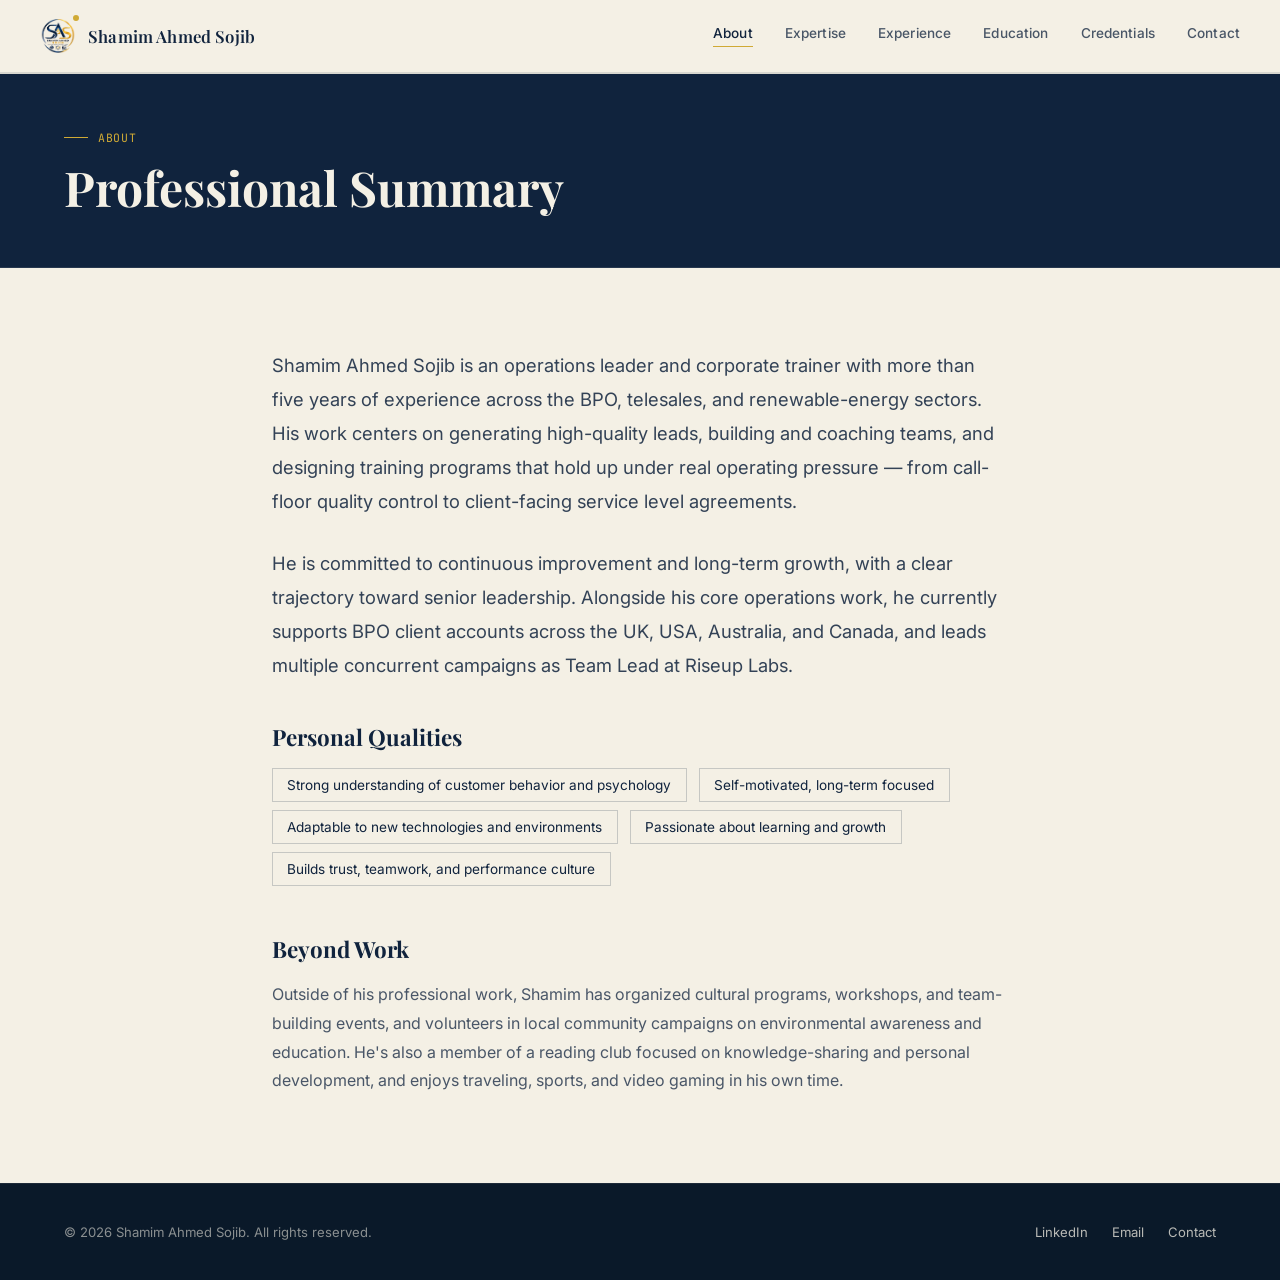
==== about.html @ f97c1548 "Add files via upload" ====
<!DOCTYPE html>
<html lang="en">
<head>
    <meta charset="UTF-8">
    <meta name="viewport" content="width=device-width, initial-scale=1.0">
    <title>About — Shamim Ahmed Sojib</title>
    <meta name="description" content="Professional summary and background for Shamim Ahmed Sojib, Assistant Manager in BPO Operations, QA, and Corporate Training.">

    <meta property="og:title" content="About — Shamim Ahmed Sojib">
    <meta property="og:description" content="Professional summary and background for Shamim Ahmed Sojib, Assistant Manager in BPO Operations, QA, and Corporate Training.">
    <meta property="og:type" content="website">
    <meta property="og:image" content="https://placeholder-domain.com/assets/profile.jpg">
    <meta property="og:url" content="https://placeholder-domain.com/about.html">
    <meta name="twitter:card" content="summary_large_image">
    <meta name="twitter:title" content="About — Shamim Ahmed Sojib">
    <meta name="twitter:description" content="Professional summary and background for Shamim Ahmed Sojib, Assistant Manager in BPO Operations, QA, and Corporate Training.">

    <link rel="icon" type="image/png" sizes="32x32" href="assets/Images/favicon-32.png">
    <link rel="icon" type="image/png" sizes="512x512" href="assets/favicon.png">
    <link rel="apple-touch-icon" href="assets/apple-touch-icon.png">

    <link rel="stylesheet" href="style.css">
    <link rel="preconnect" href="https://fonts.googleapis.com">
    <link rel="preconnect" href="https://fonts.gstatic.com" crossorigin>
    <link href="https://fonts.googleapis.com/css2?family=Inter:wght@400;500;600;700&family=Playfair+Display:ital,wght@0,500;0,600;0,700;1,500;1,600&family=JetBrains+Mono:wght@400;500;600&display=swap" rel="stylesheet">
</head>
<body>
    <nav class="site-nav">
        <div class="nav-inner">
            <a href="index.html" class="brand">
                <span class="brand-mark font-mono"><img src="assets/Images/favicon-32.png" alt="SAS logo"></span>
                <span class="brand-name font-serif">Shamim Ahmed Sojib</span>
            </a>
            <div class="nav-links">
                    <a href="about.html" aria-current="page">About</a>
                    <a href="expertise.html">Expertise</a>
                    <a href="experience.html">Experience</a>
                    <a href="education.html">Education</a>
                    <a href="credentials.html">Credentials</a>
                    <a href="contact.html">Contact</a>
            </div>
            <button id="nav-toggle" class="nav-toggle" aria-label="Toggle navigation menu" aria-expanded="false" aria-controls="mobile-nav">
                <svg width="24" height="24" fill="none" stroke="currentColor" viewBox="0 0 24 24"><path stroke-linecap="round" stroke-linejoin="round" stroke-width="2" d="M4 6h16M4 12h16M4 18h16"/></svg>
            </button>
        </div>
        <div id="mobile-nav" class="mobile-nav">
                <a href="about.html">About</a>
                <a href="expertise.html">Expertise</a>
                <a href="experience.html">Experience</a>
                <a href="education.html">Education</a>
                <a href="credentials.html">Credentials</a>
                <a href="contact.html">Contact</a>
        </div>
    </nav>
    <header class="page-header">
        <div class="page-header-inner">
            <div class="page-kicker">ABOUT</div>
            <h1 class="page-title">Professional Summary</h1>
        </div>
    </header>

    <section class="section on-cream">
        <div class="section-inner" style="max-width: 46rem;">
            <p style="font-size: 1.15rem; line-height: 1.85; color: rgba(16,35,61,0.85); margin: 0 0 1.75rem;">
                Shamim Ahmed Sojib is an operations leader and corporate trainer with more than five years of experience across the BPO, telesales, and renewable-energy sectors. His work centers on generating high-quality leads, building and coaching teams, and designing training programs that hold up under real operating pressure — from call-floor quality control to client-facing service level agreements.
            </p>
            <p style="font-size: 1.15rem; line-height: 1.85; color: rgba(16,35,61,0.85); margin: 0 0 2.5rem;">
                He is committed to continuous improvement and long-term growth, with a clear trajectory toward senior leadership. Alongside his core operations work, he currently supports BPO client accounts across the UK, USA, Australia, and Canada, and leads multiple concurrent campaigns as Team Lead at Riseup Labs.
            </p>

            <h2 class="font-serif" style="font-size: 1.4rem; color: var(--navy); margin-bottom: 1rem;">Personal Qualities</h2>
            <div style="margin-bottom: 2.5rem;">
                <span class="chip">Strong understanding of customer behavior and psychology</span>
                <span class="chip">Self-motivated, long-term focused</span>
                <span class="chip">Adaptable to new technologies and environments</span>
                <span class="chip">Passionate about learning and growth</span>
                <span class="chip">Builds trust, teamwork, and performance culture</span>
            </div>

            <h2 class="font-serif" style="font-size: 1.4rem; color: var(--navy); margin-bottom: 1rem;">Beyond Work</h2>
            <p style="line-height: 1.8; color: rgba(16,35,61,0.75); margin-bottom: 0.5rem;">
                Outside of his professional work, Shamim has organized cultural programs, workshops, and team-building events, and volunteers in local community campaigns on environmental awareness and education. He's also a member of a reading club focused on knowledge-sharing and personal development, and enjoys traveling, sports, and video gaming in his own time.
            </p>
        </div>
    </section>
    <footer class="site-footer">
        <div class="footer-inner">
            <span>&copy; 2026 Shamim Ahmed Sojib. All rights reserved.</span>
            <div style="display:flex; gap:1.5rem;">
                <a href="https://bd.linkedin.com/in/shamim-ahmed-sojib-x522" target="_blank">LinkedIn</a>
                <a href="mailto:shsojib.x@gmail.com">Email</a>
                <a href="contact.html">Contact</a>
            </div>
        </div>
    </footer>
    <script src="script.js"></script>
</body>
</html>
---- style.css ----
/* ========================================
   Shamim Ahmed Sojib — Executive Dossier Theme
   Navy / Cream / Gold — serif display + monospace detail
   ======================================== */

:root {
    --navy: #10233d;
    --navy-deep: #0a1929;
    --cream: #f4f0e5;
    --cream-deep: #e9e3d4;
    --gold: #d0aa35;
    --gold-soft: rgba(208, 170, 53, 0.16);
    --ink: #10233d;
    --paper: #f4f0e5;
}

* { box-sizing: border-box; }

body {
    margin: 0;
    font-family: 'Inter', system-ui, -apple-system, sans-serif;
    background: var(--navy);
    color: var(--cream);
    -webkit-font-smoothing: antialiased;
    -moz-osx-font-smoothing: grayscale;
}

.font-serif { font-family: 'Playfair Display', 'Georgia', serif; }
.font-mono { font-family: 'JetBrains Mono', 'SFMono-Regular', monospace; }

a { color: inherit; text-decoration: none; }

/* --- Page section rhythm --- */
.section { padding: 5rem 1.5rem; }
.section-inner { max-width: 72rem; margin: 0 auto; }

.on-navy { background: var(--navy); color: var(--cream); }
.on-navy-deep { background: var(--navy-deep); color: var(--cream); }
.on-cream { background: var(--cream); color: var(--navy); }
.on-cream-deep { background: var(--cream-deep); color: var(--navy); }

/* --- Nav --- */
.site-nav {
    position: sticky;
    top: 0;
    z-index: 50;
    background: var(--cream);
    border-bottom: 1px solid rgba(16, 35, 61, 0.12);
}

.nav-inner {
    max-width: 78rem;
    margin: 0 auto;
    padding: 0 1.5rem;
    height: 4.5rem;
    display: flex;
    align-items: center;
    justify-content: space-between;
}

.brand {
    display: flex;
    align-items: center;
    gap: 0.75rem;
}

.brand-mark {
    width: 2.25rem;
    height: 2.25rem;
    display: flex;
    align-items: center;
    justify-content: center;
    font-size: 0.65rem;
    letter-spacing: 0.05em;
    color: var(--navy);
    flex-shrink: 0;
    position: relative;
}

.brand-mark img {
    width: 100%;
    height: 100%;
    object-fit: contain;
    display: block;
}

/* Small insignia mark — a corner seal, echoing the dossier "verified" motif */
.brand-mark::after {
    content: '';
    position: absolute;
    top: -3px;
    right: -3px;
    width: 6px;
    height: 6px;
    background: var(--gold);
    border-radius: 50%;
    box-shadow: 0 0 0 2px var(--cream);
}

.brand-name {
    color: var(--navy);
    font-size: 1.05rem;
    font-weight: 600;
    letter-spacing: 0.01em;
    white-space: nowrap;
}

.nav-links {
    display: none;
    align-items: center;
    gap: 2rem;
}

@media (min-width: 900px) {
    .nav-links { display: flex; }
}

.nav-links a {
    font-size: 0.85rem;
    color: var(--navy);
    opacity: 0.75;
    font-weight: 500;
    letter-spacing: 0.01em;
    transition: opacity 0.25s ease;
    padding-bottom: 0.3rem;
    border-bottom: 1px solid transparent;
}

.nav-links a:hover,
.nav-links a[aria-current="page"] {
    opacity: 1;
    border-bottom-color: var(--gold);
}

.nav-toggle {
    display: flex;
    background: none;
    border: none;
    cursor: pointer;
    padding: 0.5rem;
    color: var(--navy);
}

@media (min-width: 900px) {
    .nav-toggle { display: none; }
}

.mobile-nav {
    max-height: 0;
    overflow: hidden;
    background: var(--cream);
    border-bottom: 1px solid rgba(16, 35, 61, 0.12);
    transition: max-height 0.4s cubic-bezier(0.4, 0, 0.2, 1);
}

.mobile-nav.open { max-height: 24rem; }

.mobile-nav a {
    display: block;
    padding: 0.9rem 1.5rem;
    color: var(--navy);
    font-size: 0.95rem;
    border-top: 1px solid rgba(16, 35, 61, 0.08);
}

/* --- Eyebrow / status pill --- */
.pill {
    display: inline-flex;
    align-items: center;
    gap: 0.5rem;
    padding: 0.45rem 0.9rem;
    border: 1px solid rgba(208, 170, 53, 0.4);
    background: rgba(244, 240, 229, 0.04);
    font-size: 0.72rem;
    letter-spacing: 0.06em;
    color: var(--cream);
}

.pulse-dot {
    width: 0.5rem;
    height: 0.5rem;
    border-radius: 50%;
    background: var(--gold);
    position: relative;
}

.pulse-dot::after {
    content: '';
    position: absolute;
    inset: -4px;
    border-radius: 50%;
    border: 1px solid var(--gold);
    animation: pulseRing 2.4s ease-out infinite;
}

@keyframes pulseRing {
    0% { transform: scale(0.6); opacity: 0.8; }
    100% { transform: scale(1.8); opacity: 0; }
}

@media (prefers-reduced-motion: reduce) {
    .pulse-dot::after { animation: none; }
}

/* --- Hero headline --- */
.hero-name {
    font-family: 'Playfair Display', serif;
    font-weight: 600;
    line-height: 1.02;
    letter-spacing: -0.01em;
    color: var(--cream);
    margin: 0;
}

.hero-name .accent {
    font-style: italic;
    color: var(--gold);
    font-weight: 500;
}

/* --- Buttons --- */
.btn-gold {
    display: inline-flex;
    align-items: center;
    gap: 0.5rem;
    background: var(--gold);
    color: var(--navy-deep);
    font-weight: 600;
    font-size: 0.9rem;
    padding: 0.85rem 1.6rem;
    border: none;
    cursor: pointer;
    transition: transform 0.3s cubic-bezier(0.16, 1, 0.3, 1), box-shadow 0.3s ease;
}

.btn-gold:hover {
    transform: translateY(-2px);
    box-shadow: 0 12px 28px -8px rgba(208, 170, 53, 0.45);
}

.btn-ghost {
    display: inline-flex;
    align-items: center;
    gap: 0.4rem;
    font-size: 0.9rem;
    font-weight: 500;
    color: var(--cream);
    border-bottom: 1px solid rgba(244, 240, 229, 0.4);
    padding-bottom: 0.2rem;
    transition: border-color 0.25s ease, color 0.25s ease;
}

.btn-ghost:hover { border-color: var(--gold); color: var(--gold); }

.btn-ghost-navy {
    color: var(--navy);
    border-bottom: 1px solid rgba(16, 35, 61, 0.35);
}

.btn-ghost-navy:hover { border-color: var(--gold); }

/* --- Tag pills (competency tags) --- */
.tag {
    display: inline-block;
    padding: 0.4rem 0.75rem;
    border: 1px solid rgba(244, 240, 229, 0.25);
    font-family: 'JetBrains Mono', monospace;
    font-size: 0.68rem;
    letter-spacing: 0.04em;
    color: var(--cream);
}

.tag-navy {
    border-color: rgba(16, 35, 61, 0.25);
    color: var(--navy);
}

/* --- Dossier / profile card (hero, right column) --- */
.dossier-card {
    background: rgba(244, 240, 229, 0.03);
    border: 1px solid rgba(244, 240, 229, 0.14);
    position: relative;
}

.dossier-tab {
    position: absolute;
    top: 0;
    right: 2.5rem;
    width: 4rem;
    height: 0.6rem;
    background: var(--gold);
}

.dossier-header {
    display: flex;
    align-items: center;
    justify-content: space-between;
    padding: 1.1rem 1.4rem;
    border-bottom: 1px dashed rgba(244, 240, 229, 0.18);
}

.verified-badge {
    display: inline-flex;
    align-items: center;
    gap: 0.35rem;
    border: 1px solid rgba(208, 170, 53, 0.5);
    color: var(--gold);
    font-family: 'JetBrains Mono', monospace;
    font-size: 0.65rem;
    letter-spacing: 0.05em;
    padding: 0.25rem 0.6rem;
}

.dossier-photo {
    width: 7.5rem;
    height: 7.5rem;
    margin: 1.6rem auto 1rem;
    border: 1px solid var(--gold);
    padding: 0.35rem;
    animation: photoFloat 6s ease-in-out infinite;
    will-change: transform;
}

@keyframes photoFloat {
    0% { transform: translateY(0px); }
    50% { transform: translateY(-10px); }
    100% { transform: translateY(0px); }
}

.dossier-photo img {
    width: 100%;
    height: 100%;
    object-fit: cover;
    display: block;
}

.dossier-row {
    display: flex;
    align-items: center;
    justify-content: space-between;
    padding: 0.85rem 1.4rem;
    border-top: 1px solid rgba(244, 240, 229, 0.1);
    font-size: 0.85rem;
}

.dossier-row .label {
    color: rgba(244, 240, 229, 0.55);
}

.dossier-row .value {
    font-family: 'JetBrains Mono', monospace;
    color: var(--gold);
    font-size: 0.8rem;
}

/* --- Page header band (used on every sub-page) --- */
.page-header {
    padding: 3.5rem 1.5rem 3rem;
    background: var(--navy);
    border-bottom: 1px solid rgba(244, 240, 229, 0.1);
}

.page-header-inner {
    max-width: 72rem;
    margin: 0 auto;
}

.page-kicker {
    font-family: 'JetBrains Mono', monospace;
    font-size: 0.72rem;
    letter-spacing: 0.08em;
    color: var(--gold);
    display: flex;
    align-items: center;
    gap: 0.6rem;
}

.page-kicker::before {
    content: '';
    width: 1.5rem;
    height: 1px;
    background: var(--gold);
}

.page-title {
    font-family: 'Playfair Display', serif;
    font-size: 2.4rem;
    margin: 0.6rem 0 0;
    color: var(--cream);
}

@media (min-width: 700px) {
    .page-title { font-size: 3rem; }
}

/* --- Content cards (experience, education, credentials) --- */
.record {
    border-top: 1px solid rgba(16, 35, 61, 0.15);
    padding: 2rem 0;
    display: grid;
    gap: 0.35rem;
    transition: background-color 0.4s ease;
}

.record:hover {
    background-color: rgba(208, 170, 53, 0.04);
}

@media (min-width: 800px) {
    .record {
        grid-template-columns: 15rem 1fr;
        gap: 2.5rem;
    }
}

.record:last-child { border-bottom: 1px solid rgba(16, 35, 61, 0.15); }

.record-meta {
    font-family: 'JetBrains Mono', monospace;
    font-size: 0.78rem;
    color: rgba(16, 35, 61, 0.6);
    line-height: 1.6;
}

.record-meta .current {
    color: var(--navy);
    font-weight: 700;
}

.record-meta .current::before {
    content: '● ';
    color: var(--gold);
}

.record-title {
    font-family: 'Playfair Display', serif;
    font-size: 1.35rem;
    margin: 0 0 0.2rem;
    color: var(--navy);
}

.record-org {
    font-family: 'JetBrains Mono', monospace;
    font-size: 0.78rem;
    letter-spacing: 0.03em;
    color: var(--gold);
    display: block;
    margin-bottom: 0.9rem;
}

.record-body p {
    margin: 0 0 0.9rem;
    line-height: 1.75;
    color: rgba(16, 35, 61, 0.85);
    max-width: 42rem;
}

.record-body p:last-child { margin-bottom: 0; }

/* --- Simple stat / info card --- */
.info-card {
    border: 1px solid rgba(16, 35, 61, 0.15);
    padding: 1.6rem;
    transition: transform 0.4s cubic-bezier(0.16, 1, 0.3, 1), border-color 0.4s ease, box-shadow 0.4s ease;
    will-change: transform;
}

.info-card:hover {
    transform: translateY(-4px);
    border-color: var(--gold);
    box-shadow: 0 14px 30px -14px rgba(16, 35, 61, 0.25);
}

.info-card .k {
    font-family: 'JetBrains Mono', monospace;
    font-size: 0.7rem;
    letter-spacing: 0.06em;
    color: var(--gold);
    display: block;
    margin-bottom: 0.5rem;
}

.info-card .v {
    font-family: 'Playfair Display', serif;
    font-size: 1.15rem;
    color: var(--navy);
}

.info-card .d {
    font-size: 0.85rem;
    color: rgba(16, 35, 61, 0.6);
    margin-top: 0.3rem;
}

/* --- Skill chip --- */
.chip {
    display: inline-block;
    padding: 0.5rem 0.9rem;
    border: 1px solid rgba(16, 35, 61, 0.2);
    font-size: 0.85rem;
    color: var(--navy);
    margin: 0 0.5rem 0.5rem 0;
}

/* --- Contact form --- */
.field {
    width: 100%;
    padding: 0.85rem 1rem;
    background: transparent;
    border: 1px solid rgba(16, 35, 61, 0.25);
    color: var(--navy);
    font-family: 'Inter', sans-serif;
    font-size: 0.92rem;
}

.field::placeholder { color: rgba(16, 35, 61, 0.45); }

.field:focus {
    outline: none;
    border-color: var(--gold);
    box-shadow: 0 0 0 3px rgba(208, 170, 53, 0.15);
}

/* --- Footer --- */
.site-footer {
    background: var(--navy-deep);
    padding: 2.5rem 1.5rem;
    border-top: 1px solid rgba(244, 240, 229, 0.08);
}

.footer-inner {
    max-width: 72rem;
    margin: 0 auto;
    display: flex;
    flex-wrap: wrap;
    align-items: center;
    justify-content: space-between;
    gap: 1rem;
    font-size: 0.82rem;
    color: rgba(244, 240, 229, 0.55);
}

.footer-inner a { color: rgba(244, 240, 229, 0.75); }
.footer-inner a:hover { color: var(--gold); }

/* --- Motion: one entrance only, respects reduced motion --- */
@keyframes riseIn {
    from { opacity: 0; transform: translateY(16px); }
    to { opacity: 1; transform: translateY(0); }
}

.rise-in {
    animation: riseIn 0.7s cubic-bezier(0.16, 1, 0.3, 1) both;
}

@media (prefers-reduced-motion: reduce) {
    .rise-in { animation: none; }
    .pulse-dot::after { animation: none; }
    .dossier-photo { animation: none; }
}

/* --- Scrollbar --- */
::-webkit-scrollbar { width: 8px; }
::-webkit-scrollbar-track { background: var(--navy-deep); }
::-webkit-scrollbar-thumb { background: rgba(208, 170, 53, 0.5); }
::-webkit-scrollbar-thumb:hover { background: var(--gold); }

::selection { background: var(--gold-soft); color: var(--navy); }
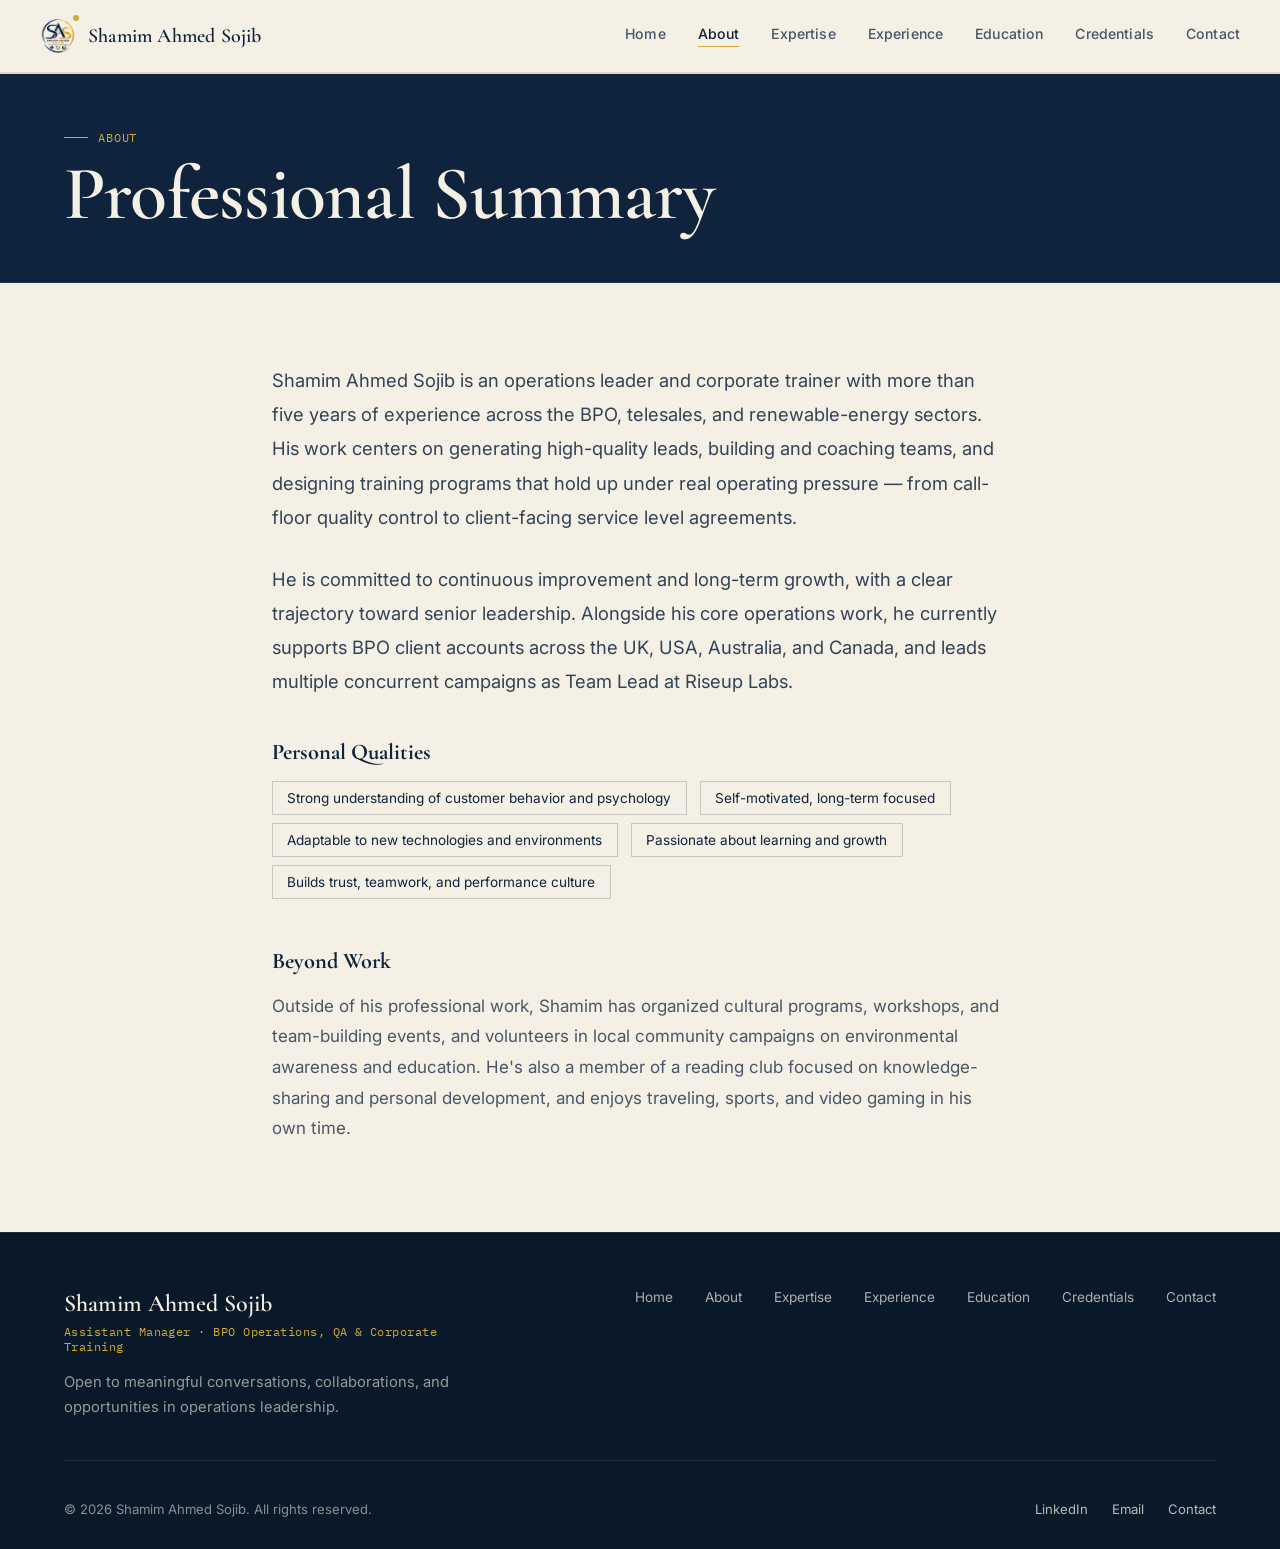
==== commit c10fe906: "Add files via upload" ====
--- a/about.html
+++ b/about.html
@@ -22,7 +22,7 @@
     <link rel="stylesheet" href="style.css">
     <link rel="preconnect" href="https://fonts.googleapis.com">
     <link rel="preconnect" href="https://fonts.gstatic.com" crossorigin>
-    <link href="https://fonts.googleapis.com/css2?family=Inter:wght@400;500;600;700&family=Playfair+Display:ital,wght@0,500;0,600;0,700;1,500;1,600&family=JetBrains+Mono:wght@400;500;600&display=swap" rel="stylesheet">
+    <link href="https://fonts.googleapis.com/css2?family=Inter:wght@400;500;600;700;800&family=Cormorant+Garamond:ital,wght@0,500;0,600;0,700;1,500;1,600&family=IBM+Plex+Mono:wght@400;500;600&display=swap" rel="stylesheet">
 </head>
 <body>
     <nav class="site-nav">
@@ -32,6 +32,7 @@
                 <span class="brand-name font-serif">Shamim Ahmed Sojib</span>
             </a>
             <div class="nav-links">
+                    <a href="index.html">Home</a>
                     <a href="about.html" aria-current="page">About</a>
                     <a href="expertise.html">Expertise</a>
                     <a href="experience.html">Experience</a>
@@ -44,6 +45,7 @@
             </button>
         </div>
         <div id="mobile-nav" class="mobile-nav">
+                <a href="index.html">Home</a>
                 <a href="about.html">About</a>
                 <a href="expertise.html">Expertise</a>
                 <a href="experience.html">Experience</a>
@@ -84,6 +86,22 @@
         </div>
     </section>
     <footer class="site-footer">
+        <div class="footer-inner-full">
+            <div class="footer-brand">
+                <p class="font-serif footer-name">Shamim Ahmed Sojib</p>
+                <p class="footer-tagline">Assistant Manager &middot; BPO Operations, QA &amp; Corporate Training</p>
+                <p class="footer-statement">Open to meaningful conversations, collaborations, and opportunities in operations leadership.</p>
+            </div>
+            <nav class="footer-nav">
+                <a href="index.html">Home</a>
+                <a href="about.html">About</a>
+                <a href="expertise.html">Expertise</a>
+                <a href="experience.html">Experience</a>
+                <a href="education.html">Education</a>
+                <a href="credentials.html">Credentials</a>
+                <a href="contact.html">Contact</a>
+            </nav>
+        </div>
         <div class="footer-inner">
             <span>&copy; 2026 Shamim Ahmed Sojib. All rights reserved.</span>
             <div style="display:flex; gap:1.5rem;">
--- a/style.css
+++ b/style.css
@@ -12,21 +12,26 @@
     --gold-soft: rgba(208, 170, 53, 0.16);
     --ink: #10233d;
     --paper: #f4f0e5;
+
+    --font-display: 'Cormorant Garamond', 'Georgia', serif;
+    --font-body: 'Inter', system-ui, -apple-system, sans-serif;
+    --font-mono: 'IBM Plex Mono', 'SFMono-Regular', monospace;
 }
 
 * { box-sizing: border-box; }
 
 body {
     margin: 0;
-    font-family: 'Inter', system-ui, -apple-system, sans-serif;
+    font-family: var(--font-body);
+    font-size: 17px;
     background: var(--navy);
     color: var(--cream);
     -webkit-font-smoothing: antialiased;
     -moz-osx-font-smoothing: grayscale;
 }
 
-.font-serif { font-family: 'Playfair Display', 'Georgia', serif; }
-.font-mono { font-family: 'JetBrains Mono', 'SFMono-Regular', monospace; }
+.font-serif { font-family: 'Cormorant Garamond', 'Georgia', serif; }
+.font-mono { font-family: 'IBM Plex Mono', 'SFMono-Regular', monospace; }
 
 a { color: inherit; text-decoration: none; }
 
@@ -99,7 +104,8 @@
 
 .brand-name {
     color: var(--navy);
-    font-size: 1.05rem;
+    font-family: var(--font-display);
+    font-size: 1.25rem;
     font-weight: 600;
     letter-spacing: 0.01em;
     white-space: nowrap;
@@ -116,7 +122,7 @@
 }
 
 .nav-links a {
-    font-size: 0.85rem;
+    font-size: 0.88rem;
     color: var(--navy);
     opacity: 0.75;
     font-weight: 500;
@@ -204,12 +210,13 @@
 
 /* --- Hero headline --- */
 .hero-name {
-    font-family: 'Playfair Display', serif;
+    font-family: var(--font-display);
     font-weight: 600;
-    line-height: 1.02;
+    line-height: 0.98;
     letter-spacing: -0.01em;
     color: var(--cream);
     margin: 0;
+    font-size: clamp(3.2rem, 3rem + 4vw, 6.5rem);
 }
 
 .hero-name .accent {
@@ -264,7 +271,7 @@
     display: inline-block;
     padding: 0.4rem 0.75rem;
     border: 1px solid rgba(244, 240, 229, 0.25);
-    font-family: 'JetBrains Mono', monospace;
+    font-family: 'IBM Plex Mono', monospace;
     font-size: 0.68rem;
     letter-spacing: 0.04em;
     color: var(--cream);
@@ -305,7 +312,7 @@
     gap: 0.35rem;
     border: 1px solid rgba(208, 170, 53, 0.5);
     color: var(--gold);
-    font-family: 'JetBrains Mono', monospace;
+    font-family: 'IBM Plex Mono', monospace;
     font-size: 0.65rem;
     letter-spacing: 0.05em;
     padding: 0.25rem 0.6rem;
@@ -348,7 +355,7 @@
 }
 
 .dossier-row .value {
-    font-family: 'JetBrains Mono', monospace;
+    font-family: 'IBM Plex Mono', monospace;
     color: var(--gold);
     font-size: 0.8rem;
 }
@@ -366,8 +373,8 @@
 }
 
 .page-kicker {
-    font-family: 'JetBrains Mono', monospace;
-    font-size: 0.72rem;
+    font-family: var(--font-mono);
+    font-size: 0.76rem;
     letter-spacing: 0.08em;
     color: var(--gold);
     display: flex;
@@ -383,14 +390,13 @@
 }
 
 .page-title {
-    font-family: 'Playfair Display', serif;
-    font-size: 2.4rem;
+    font-family: var(--font-display);
+    font-weight: 600;
+    font-size: clamp(2.8rem, 2.4rem + 3vw, 4.75rem);
+    line-height: 1.05;
+    letter-spacing: -0.01em;
     margin: 0.6rem 0 0;
     color: var(--cream);
-}
-
-@media (min-width: 700px) {
-    .page-title { font-size: 3rem; }
 }
 
 /* --- Content cards (experience, education, credentials) --- */
@@ -416,8 +422,8 @@
 .record:last-child { border-bottom: 1px solid rgba(16, 35, 61, 0.15); }
 
 .record-meta {
-    font-family: 'JetBrains Mono', monospace;
-    font-size: 0.78rem;
+    font-family: var(--font-mono);
+    font-size: 0.82rem;
     color: rgba(16, 35, 61, 0.6);
     line-height: 1.6;
 }
@@ -433,24 +439,27 @@
 }
 
 .record-title {
-    font-family: 'Playfair Display', serif;
-    font-size: 1.35rem;
-    margin: 0 0 0.2rem;
+    font-family: var(--font-display);
+    font-weight: 600;
+    font-size: clamp(1.6rem, 1.4rem + 1vw, 2.1rem);
+    line-height: 1.15;
+    margin: 0 0 0.25rem;
     color: var(--navy);
 }
 
 .record-org {
-    font-family: 'JetBrains Mono', monospace;
-    font-size: 0.78rem;
+    font-family: var(--font-mono);
+    font-size: 0.82rem;
     letter-spacing: 0.03em;
     color: var(--gold);
     display: block;
-    margin-bottom: 0.9rem;
+    margin-bottom: 1rem;
 }
 
 .record-body p {
-    margin: 0 0 0.9rem;
-    line-height: 1.75;
+    margin: 0 0 1rem;
+    font-size: 1.05rem;
+    line-height: 1.8;
     color: rgba(16, 35, 61, 0.85);
     max-width: 42rem;
 }
@@ -472,8 +481,8 @@
 }
 
 .info-card .k {
-    font-family: 'JetBrains Mono', monospace;
-    font-size: 0.7rem;
+    font-family: var(--font-mono);
+    font-size: 0.74rem;
     letter-spacing: 0.06em;
     color: var(--gold);
     display: block;
@@ -481,13 +490,15 @@
 }
 
 .info-card .v {
-    font-family: 'Playfair Display', serif;
-    font-size: 1.15rem;
+    font-family: var(--font-display);
+    font-weight: 600;
+    font-size: 1.4rem;
     color: var(--navy);
 }
 
 .info-card .d {
-    font-size: 0.85rem;
+    font-size: 0.9rem;
+    line-height: 1.6;
     color: rgba(16, 35, 61, 0.6);
     margin-top: 0.3rem;
 }
@@ -524,9 +535,61 @@
 /* --- Footer --- */
 .site-footer {
     background: var(--navy-deep);
-    padding: 2.5rem 1.5rem;
+    padding: 3.5rem 1.5rem 2rem;
     border-top: 1px solid rgba(244, 240, 229, 0.08);
 }
+
+.footer-inner-full {
+    max-width: 72rem;
+    margin: 0 auto 2.5rem;
+    display: flex;
+    flex-wrap: wrap;
+    justify-content: space-between;
+    gap: 2.5rem;
+    padding-bottom: 2.5rem;
+    border-bottom: 1px solid rgba(244, 240, 229, 0.08);
+}
+
+.footer-brand {
+    max-width: 26rem;
+}
+
+.footer-name {
+    font-size: 1.5rem;
+    font-weight: 600;
+    color: var(--cream);
+    margin: 0 0 0.4rem;
+}
+
+.footer-tagline {
+    font-family: var(--font-mono);
+    font-size: 0.72rem;
+    letter-spacing: 0.04em;
+    color: var(--gold);
+    margin: 0 0 1rem;
+}
+
+.footer-statement {
+    font-size: 0.92rem;
+    line-height: 1.7;
+    color: rgba(244, 240, 229, 0.6);
+    margin: 0;
+}
+
+.footer-nav {
+    display: flex;
+    flex-wrap: wrap;
+    gap: 0.75rem 2rem;
+    align-content: flex-start;
+}
+
+.footer-nav a {
+    font-size: 0.85rem;
+    color: rgba(244, 240, 229, 0.7);
+    transition: color 0.25s ease;
+}
+
+.footer-nav a:hover { color: var(--gold); }
 
 .footer-inner {
     max-width: 72rem;
@@ -566,3 +629,294 @@
 ::-webkit-scrollbar-thumb:hover { background: var(--gold); }
 
 ::selection { background: var(--gold-soft); color: var(--navy); }
+
+/* ========================================
+   Editorial section-heading pattern
+   (kicker → two-line serif heading with italic gold accent line → subtext)
+   ======================================== */
+.split-heading {
+    font-family: var(--font-display);
+    font-weight: 500;
+    line-height: 1.15;
+    letter-spacing: -0.01em;
+    margin: 0.6rem 0 1.25rem;
+}
+
+.split-heading .accent-italic {
+    display: block;
+    font-style: italic;
+    color: var(--gold);
+    font-weight: 500;
+}
+
+.split-heading.on-navy-heading { color: var(--cream); }
+.split-heading.on-cream-heading { color: var(--navy); }
+
+.section-subtext {
+    font-size: 1.02rem;
+    line-height: 1.75;
+    max-width: 34rem;
+}
+
+.section-subtext.on-cream-sub { color: rgba(16, 35, 61, 0.65); }
+.section-subtext.on-navy-sub { color: rgba(244, 240, 229, 0.65); }
+
+/* ========================================
+   Expertise — spec-sheet card grid (Q-01 style)
+   ======================================== */
+.spec-grid {
+    display: grid;
+    grid-template-columns: 1fr;
+    border-top: 1px solid rgba(16, 35, 61, 0.15);
+}
+
+@media (min-width: 800px) {
+    .spec-grid { grid-template-columns: 1fr 1fr; }
+}
+
+.spec-card {
+    padding: 2.25rem 2rem 2.25rem 0;
+    border-bottom: 1px solid rgba(16, 35, 61, 0.15);
+}
+
+@media (min-width: 800px) {
+    .spec-card:nth-child(odd) {
+        padding-right: 2.5rem;
+        border-right: 1px solid rgba(16, 35, 61, 0.15);
+    }
+    .spec-card:nth-child(even) { padding-left: 2.5rem; }
+}
+
+.spec-card-head {
+    display: flex;
+    align-items: center;
+    justify-content: space-between;
+    margin-bottom: 1.75rem;
+}
+
+.spec-index {
+    font-family: var(--font-mono);
+    font-size: 0.78rem;
+    letter-spacing: 0.04em;
+    color: var(--gold);
+}
+
+.spec-arrow {
+    width: 2.1rem;
+    height: 2.1rem;
+    border: 1px solid rgba(16, 35, 61, 0.2);
+    display: flex;
+    align-items: center;
+    justify-content: center;
+    color: var(--gold);
+    flex-shrink: 0;
+}
+
+.spec-title {
+    font-family: var(--font-display);
+    font-weight: 600;
+    font-size: 1.3rem;
+    color: var(--navy);
+    margin: 0 0 0.6rem;
+}
+
+.spec-desc {
+    font-size: 0.96rem;
+    line-height: 1.7;
+    color: rgba(16, 35, 61, 0.65);
+    margin: 0;
+    max-width: 30rem;
+}
+
+/* ========================================
+   Skills & Tools — numbered pill grid + languages card
+   ======================================== */
+.skills-layout {
+    display: grid;
+    grid-template-columns: 1fr;
+    gap: 2.5rem;
+    align-items: start;
+}
+
+@media (min-width: 900px) {
+    .skills-layout { grid-template-columns: 1.5fr 1fr; }
+}
+
+.skill-pill-grid {
+    display: grid;
+    grid-template-columns: repeat(auto-fill, minmax(13rem, 1fr));
+    gap: 0.9rem;
+}
+
+.skill-pill {
+    display: flex;
+    align-items: center;
+    gap: 0.65rem;
+    border: 1px solid rgba(16, 35, 61, 0.18);
+    padding: 0.85rem 1rem;
+    background: rgba(255, 255, 255, 0.3);
+}
+
+.skill-pill .num {
+    font-family: var(--font-mono);
+    font-size: 0.72rem;
+    color: var(--gold);
+    flex-shrink: 0;
+}
+
+.skill-pill .label {
+    font-size: 0.9rem;
+    color: var(--navy);
+    font-weight: 500;
+}
+
+.lang-card {
+    background: var(--navy);
+    color: var(--cream);
+    padding: 2rem;
+}
+
+.lang-card .split-heading {
+    font-size: 1.5rem;
+    margin: 0.6rem 0 1.75rem;
+}
+
+.lang-row { margin-bottom: 1.25rem; }
+.lang-row:last-child { margin-bottom: 0; }
+
+.lang-row-head {
+    display: flex;
+    align-items: baseline;
+    justify-content: space-between;
+    margin-bottom: 0.5rem;
+}
+
+.lang-row-head .name { font-size: 0.95rem; color: var(--cream); }
+.lang-row-head .level {
+    font-family: var(--font-mono);
+    font-size: 0.65rem;
+    letter-spacing: 0.06em;
+    color: rgba(244, 240, 229, 0.55);
+}
+
+.lang-bar-track {
+    height: 3px;
+    background: rgba(244, 240, 229, 0.15);
+    width: 100%;
+}
+
+.lang-bar-fill { height: 100%; background: var(--gold); }
+
+/* ========================================
+   Experience — stat block + numbered timeline
+   ======================================== */
+.experience-layout {
+    display: grid;
+    grid-template-columns: 1fr;
+    gap: 3rem;
+}
+
+@media (min-width: 900px) {
+    .experience-layout {
+        grid-template-columns: 20rem 1fr;
+        gap: 4rem;
+    }
+    .experience-intro { position: sticky; top: 6.5rem; align-self: start; }
+}
+
+.stat-block {
+    display: flex;
+    align-items: baseline;
+    gap: 0.9rem;
+    margin-top: 2.5rem;
+    padding-top: 1.5rem;
+    border-top: 1px solid rgba(244, 240, 229, 0.15);
+}
+
+.stat-block .num {
+    font-family: var(--font-display);
+    font-weight: 600;
+    font-style: italic;
+    font-size: 3.2rem;
+    color: var(--gold);
+    line-height: 1;
+}
+
+.stat-block .label {
+    font-family: var(--font-mono);
+    font-size: 0.72rem;
+    letter-spacing: 0.06em;
+    color: rgba(244, 240, 229, 0.6);
+}
+
+.timeline { position: relative; }
+
+.timeline-item {
+    display: grid;
+    grid-template-columns: 3rem 1fr;
+    gap: 1.25rem;
+    padding-bottom: 2.75rem;
+}
+
+.timeline-item:last-child { padding-bottom: 0; }
+
+.timeline-index {
+    width: 2.75rem;
+    height: 2.75rem;
+    border: 1px solid rgba(244, 240, 229, 0.25);
+    display: flex;
+    align-items: center;
+    justify-content: center;
+    font-family: var(--font-mono);
+    font-size: 0.85rem;
+    color: var(--gold);
+    flex-shrink: 0;
+}
+
+.timeline-date {
+    font-family: var(--font-mono);
+    font-size: 0.75rem;
+    letter-spacing: 0.06em;
+    color: var(--gold);
+    display: block;
+    margin-bottom: 0.35rem;
+}
+
+.timeline-title {
+    font-family: var(--font-display);
+    font-weight: 600;
+    font-size: 1.5rem;
+    color: var(--cream);
+    margin: 0 0 0.15rem;
+}
+
+.timeline-org {
+    font-size: 0.88rem;
+    color: rgba(244, 240, 229, 0.5);
+    display: block;
+    margin-bottom: 1rem;
+}
+
+.timeline-list {
+    list-style: none;
+    margin: 0;
+    padding: 0;
+}
+
+.timeline-list li {
+    position: relative;
+    padding-left: 1.5rem;
+    margin-bottom: 0.7rem;
+    font-size: 0.94rem;
+    line-height: 1.65;
+    color: rgba(244, 240, 229, 0.75);
+}
+
+.timeline-list li:last-child { margin-bottom: 0; }
+
+.timeline-list li::before {
+    content: '↳';
+    position: absolute;
+    left: 0;
+    color: var(--gold);
+}
